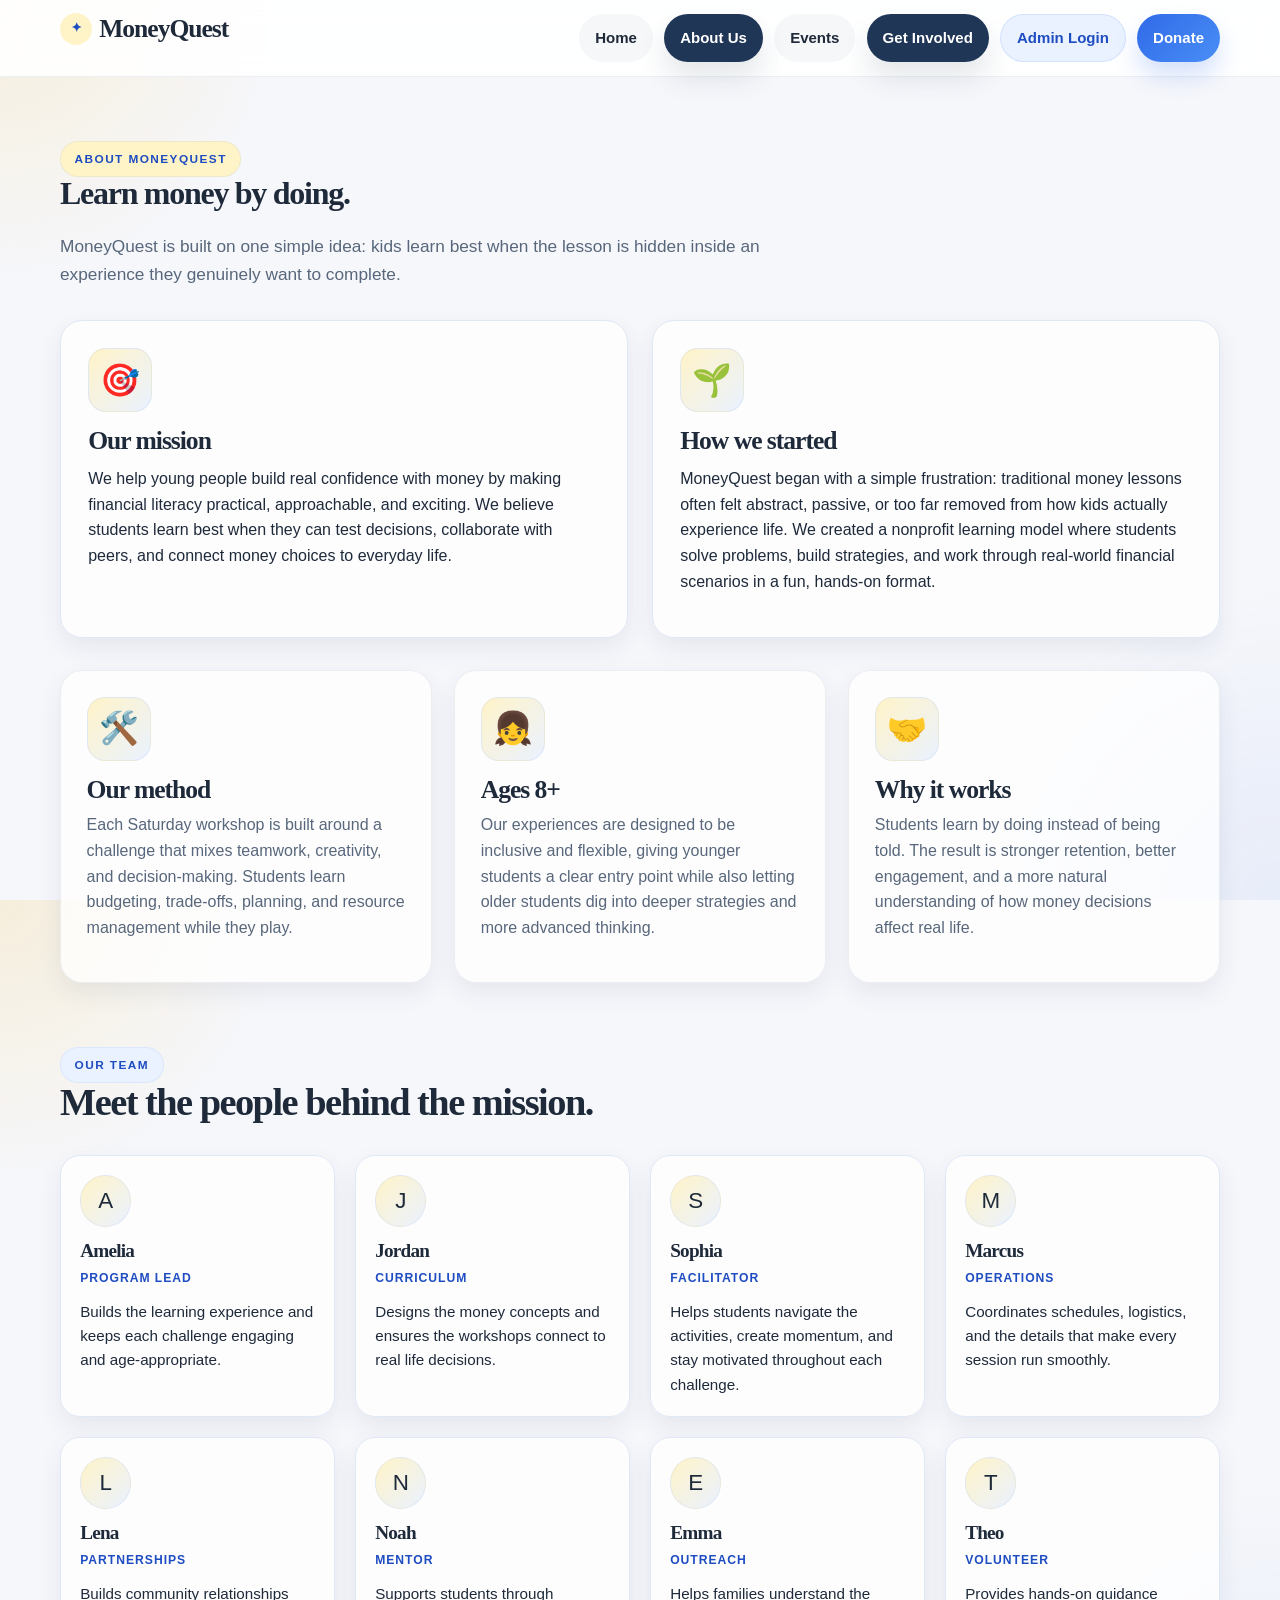
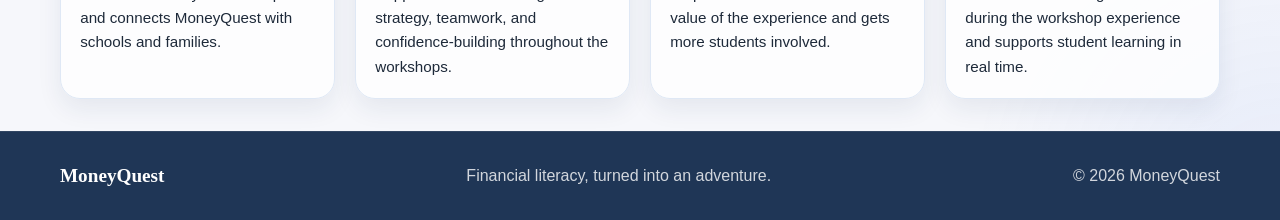
==== about.html @ f7e83d31 "First" ====
<!doctype html>
<html lang="en">
<head>
  <meta charset="utf-8">
  <meta name="viewport" content="width=device-width, initial-scale=1">
  <title>About | MoneyQuest</title>
  <link rel="stylesheet" href="css/style.css">
</head>
<body>
  <div id="nav"></div>

  <main class="section page-hero">
    <div class="container">
      <div class="section-intro">
        <span class="pill">About MoneyQuest</span>
        <h1>Learn money by doing.</h1>
        <p class="lead">MoneyQuest is built on one simple idea: kids learn best when the lesson is hidden inside an experience they genuinely want to complete.</p>
      </div>

      <div class="story-grid">
        <article class="story-card">
          <div class="emoji">🎯</div>
          <h3>Our mission</h3>
          <p>We help young people build real confidence with money by making financial literacy practical, approachable, and exciting. We believe students learn best when they can test decisions, collaborate with peers, and connect money choices to everyday life.</p>
        </article>

        <article class="story-card">
          <div class="emoji">🌱</div>
          <h3>How we started</h3>
          <p>MoneyQuest began with a simple frustration: traditional money lessons often felt abstract, passive, or too far removed from how kids actually experience life. We created a nonprofit learning model where students solve problems, build strategies, and work through real-world financial scenarios in a fun, hands-on format.</p>
        </article>
      </div>

      <div class="grid three" style="margin-top: 2rem;">
        <article class="card">
          <div class="emoji">🛠️</div>
          <h2>Our method</h2>
          <p>Each Saturday workshop is built around a challenge that mixes teamwork, creativity, and decision-making. Students learn budgeting, trade-offs, planning, and resource management while they play.</p>
        </article>
        <article class="card">
          <div class="emoji">👧</div>
          <h2>Ages 8+</h2>
          <p>Our experiences are designed to be inclusive and flexible, giving younger students a clear entry point while also letting older students dig into deeper strategies and more advanced thinking.</p>
        </article>
        <article class="card">
          <div class="emoji">🤝</div>
          <h2>Why it works</h2>
          <p>Students learn by doing instead of being told. The result is stronger retention, better engagement, and a more natural understanding of how money decisions affect real life.</p>
        </article>
      </div>

      <div class="section-intro" style="margin-top: 4rem;">
        <span class="pill alt">Our team</span>
        <h2>Meet the people behind the mission.</h2>
      </div>

      <div class="team-grid">
        <article class="team-card">
          <div class="team-card__avatar">A</div>
          <h3>Amelia</h3>
          <span class="team-role">Program Lead</span>
          <p>Builds the learning experience and keeps each challenge engaging and age-appropriate.</p>
        </article>
        <article class="team-card">
          <div class="team-card__avatar">J</div>
          <h3>Jordan</h3>
          <span class="team-role">Curriculum</span>
          <p>Designs the money concepts and ensures the workshops connect to real life decisions.</p>
        </article>
        <article class="team-card">
          <div class="team-card__avatar">S</div>
          <h3>Sophia</h3>
          <span class="team-role">Facilitator</span>
          <p>Helps students navigate the activities, create momentum, and stay motivated throughout each challenge.</p>
        </article>
        <article class="team-card">
          <div class="team-card__avatar">M</div>
          <h3>Marcus</h3>
          <span class="team-role">Operations</span>
          <p>Coordinates schedules, logistics, and the details that make every session run smoothly.</p>
        </article>
        <article class="team-card">
          <div class="team-card__avatar">L</div>
          <h3>Lena</h3>
          <span class="team-role">Partnerships</span>
          <p>Builds community relationships and connects MoneyQuest with schools and families.</p>
        </article>
        <article class="team-card">
          <div class="team-card__avatar">N</div>
          <h3>Noah</h3>
          <span class="team-role">Mentor</span>
          <p>Supports students through strategy, teamwork, and confidence-building throughout the workshops.</p>
        </article>
        <article class="team-card">
          <div class="team-card__avatar">E</div>
          <h3>Emma</h3>
          <span class="team-role">Outreach</span>
          <p>Helps families understand the value of the experience and gets more students involved.</p>
        </article>
        <article class="team-card">
          <div class="team-card__avatar">T</div>
          <h3>Theo</h3>
          <span class="team-role">Volunteer</span>
          <p>Provides hands-on guidance during the workshop experience and supports student learning in real time.</p>
        </article>
      </div>
    </div>
  </main>

  <div id="footer"></div>
  <script src="js/common.js"></script>
</body>
</html>
---- css/style.css ----
:root {
  --bg: #f6f7fb;
  --bg-strong: #edf3ff;
  --panel: #ffffff;
  --panel-strong: #f4f8ff;
  --ink: #1e2a3a;
  --muted: #58677b;
  --line: #dfe8f5;
  --navy: #1f3656;
  --blue: #2f6ae8;
  --blue-deep: #1e4cc1;
  --blue-soft: #eaf2ff;
  --yellow: #f7c95a;
  --yellow-soft: #fff3c8;
  --orange: #ef9d4d;
  --shadow: 0 20px 50px rgba(31, 54, 86, 0.12);
  --shadow-soft: 0 10px 25px rgba(31, 54, 86, 0.08);
  --danger: #bc4d4d;
}

* { box-sizing: border-box; }

html { scroll-behavior: smooth; }

html, body {
  height: 100%;
}

body {
  margin: 0;
  font-family: "Segoe UI", Inter, sans-serif;
  color: var(--ink);
  background:
    radial-gradient(circle at top left, rgba(247, 201, 90, 0.2), transparent 18%),
    radial-gradient(circle at bottom right, rgba(47, 106, 232, 0.08), transparent 20%),
    var(--bg);
  line-height: 1.6;
  display: flex;
  flex-direction: column;
  min-height: 100vh;
}

main {
  flex: 1 0 auto;
}

img { max-width: 100%; display: block; }

a { color: inherit; text-decoration: none; }

button, input, textarea { font: inherit; }

h1, h2, h3, .brand {
  font-family: Georgia, "Times New Roman", serif;
  letter-spacing: -0.04em;
  line-height: 1.04;
  margin: 0 0 0.7em;
}

p { margin: 0 0 1rem; }

.container {
  width: min(1160px, calc(100% - 32px));
  margin: 0 auto;
}

.nav {
  position: sticky;
  top: 0;
  z-index: 40;
  backdrop-filter: blur(14px);
  background: rgba(255, 255, 255, 0.9);
  border-bottom: 1px solid rgba(31, 54, 86, 0.08);
}

.nav-inner {
  display: flex;
  align-items: center;
  justify-content: space-between;
  min-height: 76px;
  gap: 18px;
}

.brand {
  display: inline-flex;
  align-items: center;
  gap: 0.45rem;
  font-size: clamp(1.35rem, 2vw, 2rem);
  font-weight: 800;
  color: var(--ink);
  font-family: Georgia, "Times New Roman", serif;
}

.brand::before {
  content: "✦";
  display: inline-flex;
  align-items: center;
  justify-content: center;
  width: 2rem;
  height: 2rem;
  border-radius: 50%;
  background: var(--yellow-soft);
  color: var(--blue-deep);
  font-size: 0.8rem;
}

.navlinks {
  display: flex;
  align-items: center;
  gap: 0.7rem;
  flex-wrap: wrap;
}

.nav-pill {
  display: inline-flex;
  align-items: center;
  justify-content: center;
  min-height: 48px;
  padding: 0.7rem 1rem;
  border-radius: 999px;
  background: rgba(31, 54, 86, 0.04);
  color: var(--ink);
  font-size: 0.94rem;
  font-weight: 700;
  transition: transform 0.2s ease, background 0.2s ease, color 0.2s ease, box-shadow 0.2s ease;
}

.nav-pill:hover {
  transform: translateY(-1px);
  background: rgba(31, 54, 86, 0.06);
}

.nav-pill--active {
  background: var(--navy);
  color: #fff;
  box-shadow: 0 16px 28px rgba(31, 54, 86, 0.12);
}

.nav-pill--primary {
  background: linear-gradient(135deg, var(--blue), #4a8ef6);
  color: #fff;
  box-shadow: 0 14px 24px rgba(47, 106, 232, 0.2);
}

.nav-pill--login {
  background: var(--blue-soft);
  color: var(--blue-deep);
  border: 1px solid rgba(47, 106, 232, 0.12);
}

.hero {
  position: relative;
  overflow: hidden;
  padding: 5rem 0 4rem;
  background: linear-gradient(135deg, rgba(255, 247, 215, 0.9), rgba(255, 255, 255, 0.96) 50%, rgba(233, 242, 255, 0.85));
  border-bottom: 1px solid rgba(31, 54, 86, 0.08);
}

.hero::before {
  content: "";
  position: absolute;
  inset: auto -10% -28% auto;
  width: 36rem;
  height: 36rem;
  background: radial-gradient(circle, rgba(47, 106, 232, 0.12), transparent 62%);
  pointer-events: none;
}

.hero .container {
  position: relative;
  z-index: 1;
}

.hero-layout {
  display: grid;
  grid-template-columns: 1.3fr 0.7fr;
  gap: 2rem;
  align-items: center;
}

.hero-panel {
  display: flex;
  justify-content: center;
}

.hero-panel__card {
  width: min(100%, 380px);
  padding: 1.4rem;
  border-radius: 28px;
  background: rgba(255, 255, 255, 0.82);
  border: 1px solid rgba(31, 54, 86, 0.08);
  box-shadow: var(--shadow-soft);
}

.mini-stat {
  display: flex;
  align-items: center;
  justify-content: space-between;
  gap: 1rem;
  padding: 1.1rem 0.8rem;
  border-bottom: 1px solid var(--line);
}

.mini-stat:last-child {
  border-bottom: 0;
}

.mini-stat__value {
  display: block;
  font-size: clamp(1.5rem, 2vw, 2.2rem);
  font-weight: 800;
  font-family: Georgia, "Times New Roman", serif;
  color: var(--ink);
}

.mini-stat__label {
  color: var(--muted);
  font-size: 0.9rem;
  max-width: 160px;
  text-align: right;
}

.mini-stat--accent {
  background: linear-gradient(135deg, var(--yellow-soft), rgba(255,255,255,0.8));
  border-radius: 18px;
  margin-top: 0.7rem;
  padding: 1rem 0.9rem;
  border: 1px solid rgba(247, 201, 90, 0.35);
}

.hero h1 {
  max-width: 740px;
  font-size: clamp(3rem, 5vw, 5.2rem);
  margin-bottom: 1rem;
}

.hero p {
  max-width: 700px;
  font-size: clamp(1.05rem, 1.8vw, 1.3rem);
  color: var(--muted);
}

.hero-actions {
  display: flex;
  flex-wrap: wrap;
  gap: 1rem;
  margin-top: 2rem;
}

.pill {
  display: inline-flex;
  align-items: center;
  justify-content: center;
  padding: 0.48rem 0.85rem;
  border-radius: 999px;
  font-size: 0.74rem;
  letter-spacing: 0.12em;
  text-transform: uppercase;
  font-weight: 800;
  background: var(--yellow-soft);
  color: var(--blue-deep);
  border: 1px solid rgba(47, 106, 232, 0.08);
}

.pill.alt {
  background: var(--blue-soft);
  color: var(--blue-deep);
  border-color: rgba(47, 106, 232, 0.08);
}

.section {
  padding: 5rem 0;
}

.section-intro {
  max-width: 720px;
  margin-bottom: 2rem;
}

.section-intro.center {
  max-width: 900px;
  margin-left: auto;
  margin-right: auto;
  text-align: center;
}

.section-intro h2 {
  font-size: clamp(2.3rem, 3vw, 3.3rem);
  margin-bottom: 0.7rem;
}

.section-intro p {
  font-size: 1.08rem;
  color: var(--muted);
}

.light {
  background: rgba(255, 253, 249, 0.7);
  border-top: 1px solid var(--line);
  border-bottom: 1px solid var(--line);
}

.grid {
  display: grid;
  gap: 1.4rem;
}

.three {
  grid-template-columns: repeat(3, minmax(0, 1fr));
  align-items: stretch;
}

.card {
  background: rgba(255, 255, 255, 0.76);
  border: 1px solid rgba(31, 54, 86, 0.08);
  border-radius: 22px;
  padding: 1.6rem;
  box-shadow: var(--shadow-soft);
  min-height: 100%;
}

.card > .emoji,
.emoji {
  display: inline-flex;
  align-items: center;
  justify-content: center;
  width: 4rem;
  height: 4rem;
  border-radius: 18px;
  background: linear-gradient(135deg, var(--yellow-soft), var(--blue-soft));
  font-size: 2rem;
  margin-bottom: 1rem;
  border: 1px solid rgba(47, 106, 232, 0.08);
}

.step-number {
  display: block;
  margin-bottom: 0.75rem;
  color: var(--navy);
  font-size: 0.92rem;
  font-weight: 800;
  letter-spacing: 0.08em;
}

.hero-emoji {
  width: 5rem;
  height: 5rem;
  font-size: 2.6rem;
  margin-bottom: 1.2rem;
}

.card h2, .card h3 {
  font-size: clamp(1.4rem, 2vw, 2rem);
  margin-bottom: 0.55rem;
}

.card p {
  color: var(--muted);
}

.muted { color: var(--muted); }

.page-hero {
  padding-top: 4rem;
  padding-bottom: 2rem;
}

.page-hero .section-intro {
  margin-bottom: 0;
}

.story-grid {
  display: grid;
  grid-template-columns: repeat(2, minmax(0, 1fr));
  gap: 1.5rem;
  margin-top: 2rem;
}

.story-card {
  background: rgba(255,255,255,0.8);
  border: 1px solid var(--line);
  border-radius: 22px;
  padding: 1.7rem;
  box-shadow: var(--shadow-soft);
}

.story-card h3 {
  font-size: clamp(1.5rem, 2vw, 2rem);
  margin-bottom: 0.7rem;
}

.event-hero {
  padding-top: 3rem;
  padding-bottom: 1.5rem;
}

.event-card {
  display: flex;
  flex-direction: column;
  min-height: 100%;
}

.event-card__meta {
  margin: 0.7rem 0 1rem;
  color: var(--muted);
  font-size: 0.96rem;
}

.event-card__footer {
  margin-top: auto;
  display: flex;
  align-items: center;
  justify-content: space-between;
  gap: 0.8rem;
  flex-wrap: wrap;
  padding-top: 1rem;
}

.event-card__footer strong {
  color: var(--ink);
}

.team-grid {
  display: grid;
  grid-template-columns: repeat(4, minmax(0, 1fr));
  gap: 1.25rem;
  margin-top: 2rem;
}

.team-card {
  background: rgba(255,255,255,0.8);
  border: 1px solid var(--line);
  border-radius: 20px;
  padding: 1.2rem;
  box-shadow: var(--shadow-soft);
  text-align: left;
}

.team-card__avatar {
  width: 3.2rem;
  height: 3.2rem;
  border-radius: 50%;
  display: inline-flex;
  align-items: center;
  justify-content: center;
  background: linear-gradient(135deg, var(--yellow-soft), var(--blue-soft));
  border: 1px solid rgba(47, 106, 232, 0.08);
  font-size: 1.4rem;
  margin-bottom: 0.9rem;
}

.team-card h3 {
  font-size: 1.2rem;
  margin-bottom: 0.2rem;
}

.team-role {
  display: inline-block;
  margin-bottom: 0.7rem;
  font-size: 0.76rem;
  letter-spacing: 0.08em;
  text-transform: uppercase;
  color: var(--blue-deep);
  font-weight: 800;
}

.team-card p {
  margin-bottom: 0;
  font-size: 0.95rem;
}

.lead {
  font-size: 1.15rem;
  max-width: 760px;
}

.tag {
  display: inline-flex;
  align-items: center;
  justify-content: center;
  padding: 0.38rem 0.7rem;
  margin: 0.18rem 0.35rem 0.18rem 0;
  border-radius: 999px;
  background: var(--blue-soft);
  border: 1px solid rgba(47, 106, 232, 0.09);
  color: var(--blue-deep);
  font-size: 0.72rem;
  font-weight: 700;
}

.tag.open {
  background: rgba(247, 201, 90, 0.2);
  color: #7d5612;
  border-color: rgba(247, 201, 90, 0.28);
}

.btn {
  display: inline-flex;
  align-items: center;
  justify-content: center;
  gap: 0.5rem;
  min-height: 46px;
  padding: 0.78rem 1.2rem;
  border-radius: 14px;
  border: 1px solid transparent;
  font-weight: 800;
  cursor: pointer;
  transition: transform 0.18s ease, box-shadow 0.18s ease, border-color 0.18s ease;
}

.btn:hover {
  transform: translateY(-1px);
}

.btn.primary {
  background: linear-gradient(135deg, var(--blue), #4f8cf7);
  color: #fff;
  box-shadow: 0 14px 26px rgba(47, 106, 232, 0.2);
}

.btn.secondary {
  background: var(--panel-strong);
  color: var(--ink);
  border-color: rgba(31, 54, 86, 0.12);
}

.btn.tertiary {
  background: rgba(255, 255, 255, 0.8);
  color: var(--blue-deep);
  border-color: rgba(47, 106, 232, 0.14);
}

.btn.danger {
  background: #fff0ee;
  color: var(--danger);
  border-color: rgba(166, 61, 53, 0.15);
}

.btn.disabled {
  background: #f1efe9;
  color: var(--muted);
  cursor: not-allowed;
  box-shadow: none;
}

.btn.small {
  min-height: 36px;
  padding: 0.5rem 0.8rem;
  font-size: 0.82rem;
}

.form {
  max-width: 650px;
  margin: 2.2rem auto;
}

.form-inner { max-width: 700px; }

.field {
  display: flex;
  flex-direction: column;
  gap: 0.5rem;
  margin: 1rem 0;
}

.field label, label {
  font-weight: 700;
  color: var(--ink);
}

.field input,
.field textarea,
.field select {
  width: 100%;
  padding: 0.85rem 1rem;
  border: 1px solid rgba(103, 94, 86, 0.2);
  border-radius: 14px;
  background: rgba(255, 255, 255, 0.78);
  color: var(--ink);
  box-shadow: inset 0 1px 1px rgba(0,0,0,0.02);
}

.field textarea {
  min-height: 130px;
  resize: vertical;
}

.field input:focus,
.field textarea:focus,
.field select:focus {
  outline: 3px solid rgba(183, 103, 77, 0.12);
  border-color: rgba(183, 103, 77, 0.35);
}

.row {
  display: grid;
  grid-template-columns: repeat(2, minmax(0, 1fr));
  gap: 1rem;
}

hr {
  border: 0;
  border-top: 1px solid var(--line);
  margin: 1.8rem 0;
}

.notice, .error {
  padding: 0.9rem 1rem;
  border-radius: 12px;
  font-weight: 700;
  margin-top: 0.8rem;
}

.notice {
  background: var(--sage-soft);
  color: #254b2b;
}

.error {
  background: #fdeae7;
  color: var(--danger);
}

.check {
  display: flex;
  align-items: flex-start;
  gap: 0.75rem;
  margin: 1rem 0;
  color: var(--muted);
}

.check input {
  margin-top: 0.3rem;
}

.center { text-align: center; }

.dashboard { padding: 2.5rem 0 4rem; }

.dashboard-head {
  display: flex;
  justify-content: space-between;
  align-items: center;
  gap: 1rem;
  margin-bottom: 1.5rem;
}

.dashboard-head h1 {
  font-size: clamp(2.4rem, 4vw, 3.4rem);
  margin-bottom: 0.2rem;
}

.dashboard-grid {
  display: grid;
  grid-template-columns: minmax(0, 0.9fr) minmax(0, 1.4fr);
  gap: 1.4rem;
}

.statgrid {
  display: grid;
  grid-template-columns: repeat(4, minmax(0, 1fr));
  gap: 1rem;
  margin-bottom: 1.3rem;
}

.statgrid .card {
  padding: 1.2rem 1rem;
}

.stat {
  font-size: 2rem;
  font-weight: 800;
  color: var(--ink);
  margin-bottom: 0.2rem;
  font-family: Georgia, "Times New Roman", serif;
}

.section-head {
  display: flex;
  align-items: center;
  justify-content: space-between;
  gap: 0.7rem;
  margin-bottom: 1rem;
}

.eventrow {
  display: grid;
  grid-template-columns: minmax(0, 1.6fr) minmax(105px, 0.7fr) minmax(90px, 0.7fr) auto;
  gap: 1rem;
  align-items: center;
  padding: 1rem 0;
  border-bottom: 1px solid var(--line);
}

.eventrow:last-child { border-bottom: 0; }

.event-tabs {
  display: flex;
  gap: 0.75rem;
  margin: 1.5rem 0 1.25rem;
  flex-wrap: wrap;
}

.event-tab {
  appearance: none;
  border: 1px solid rgba(31, 54, 86, 0.12);
  background: rgba(255, 255, 255, 0.7);
  color: var(--ink);
  border-radius: 999px;
  min-height: 44px;
  padding: 0.7rem 1rem;
  font-weight: 800;
  cursor: pointer;
}

.event-tab.is-active {
  background: var(--navy);
  color: #fff;
  border-color: var(--navy);
}

.event-list {
  display: flex;
  flex-direction: column;
  gap: 1.1rem;
}

.event-banner-card {
  display: flex;
  flex-direction: column;
  gap: 1rem;
  padding: 1.3rem 1.4rem;
  background: rgba(255,255,255,0.82);
  border: 1px solid rgba(31, 54, 86, 0.08);
  border-radius: 24px;
  box-shadow: var(--shadow-soft);
}

.event-banner-card__content {
  display: grid;
  grid-template-columns: 86px minmax(0, 1fr);
  gap: 1.2rem;
  align-items: start;
}

.event-banner-card__icon {
  display: flex;
  align-items: center;
  justify-content: center;
  width: 86px;
  height: 86px;
  border-radius: 22px;
  background: linear-gradient(135deg, var(--yellow-soft), var(--blue-soft));
  font-size: 2.3rem;
  border: 1px solid rgba(47, 106, 232, 0.08);
}

.event-banner-card__body h2 {
  margin: 0.35rem 0 0.15rem;
  font-size: clamp(1.9rem, 2.4vw, 3rem);
}

.event-banner-card__topline {
  display: flex;
  justify-content: space-between;
  align-items: center;
  gap: 1rem;
  flex-wrap: wrap;
}

.event-banner-card__tags {
  display: flex;
  flex-wrap: wrap;
  gap: 0.35rem;
  margin-top: 0.8rem;
}

.event-banner-card__footer {
  display: flex;
  justify-content: space-between;
  align-items: center;
  gap: 0.8rem;
  flex-wrap: wrap;
  padding-top: 0.8rem;
  border-top: 1px solid var(--line);
}

.event-banner-card--past {
  background: rgba(244, 248, 255, 0.9);
}

.admin-edit-card {
  margin-top: 1.5rem;
}

.admin-list-block {
  margin-top: 1.5rem;
  padding-top: 1.1rem;
  border-top: 1px solid var(--line);
}

.admin-list-block h3 {
  font-size: 1.15rem;
  margin-bottom: 0.8rem;
}

.admin-list {
  display: flex;
  flex-direction: column;
  gap: 0.75rem;
}

.admin-item {
  display: flex;
  align-items: center;
  justify-content: space-between;
  gap: 0.85rem;
  padding: 0.8rem 0.9rem;
  border-radius: 12px;
  background: var(--panel-strong);
  border: 1px solid var(--line);
}

.admin-item__meta {
  display: flex;
  flex-direction: column;
  gap: 0.1rem;
}

footer {
  margin-top: auto;
  background: var(--navy);
  color: rgba(255,255,255,0.8);
  border-top: 1px solid rgba(255,255,255,0.08);
}

.footer-inner {
  display: flex;
  justify-content: space-between;
  align-items: center;
  flex-wrap: wrap;
  gap: 0.75rem 1rem;
  min-height: 88px;
}

footer b {
  color: #fff;
  font-family: Georgia, "Times New Roman", serif;
  font-size: 1.2rem;
}

@media (max-width: 850px) {
  .three,
  .dashboard-grid,
  .statgrid {
    grid-template-columns: repeat(2, minmax(0, 1fr));
  }

  .hero-layout {
    grid-template-columns: 1fr;
    gap: 1.5rem;
  }

  .hero {
    padding-top: 4rem;
  }

  .hero-panel {
    justify-content: flex-start;
  }

  .eventrow {
    grid-template-columns: 1fr;
    padding-bottom: 1.2rem;
  }

  .navlinks {
    gap: 0.7rem;
  }
}

@media (max-width: 560px) {
  .three,
  .dashboard-grid,
  .statgrid,
  .row {
    grid-template-columns: 1fr;
  }

  .nav-inner {
    align-items: flex-start;
    padding: 0.8rem 0;
  }

  .navlinks {
    justify-content: flex-end;
    gap: 0.45rem;
    flex-wrap: wrap;
  }

  .navlinks > a:not(.nav-pill--login):not(.nav-pill--primary) {
    display: none;
  }

  .nav-pill,
  .nav-pill--login,
  .nav-pill--primary {
    min-height: 40px;
    padding: 0.55rem 0.8rem;
    font-size: 0.75rem;
  }

  .hero {
    padding-top: 4rem;
    padding-bottom: 3rem;
  }

  .hero h1 {
    font-size: clamp(2.5rem, 12vw, 3.5rem);
  }

  .hero p {
    font-size: 1rem;
  }

  .hero-actions {
    flex-direction: column;
    align-items: stretch;
  }

  .hero-actions .btn {
    width: 100%;
  }

  .mini-stat--accent {
    width: 100%;
  }

  .section {
    padding: 4rem 0;
  }

  .dashboard-head {
    flex-direction: column;
    align-items: flex-start;
  }

  .container {
    width: min(100% - 22px, 1160px);
  }
}
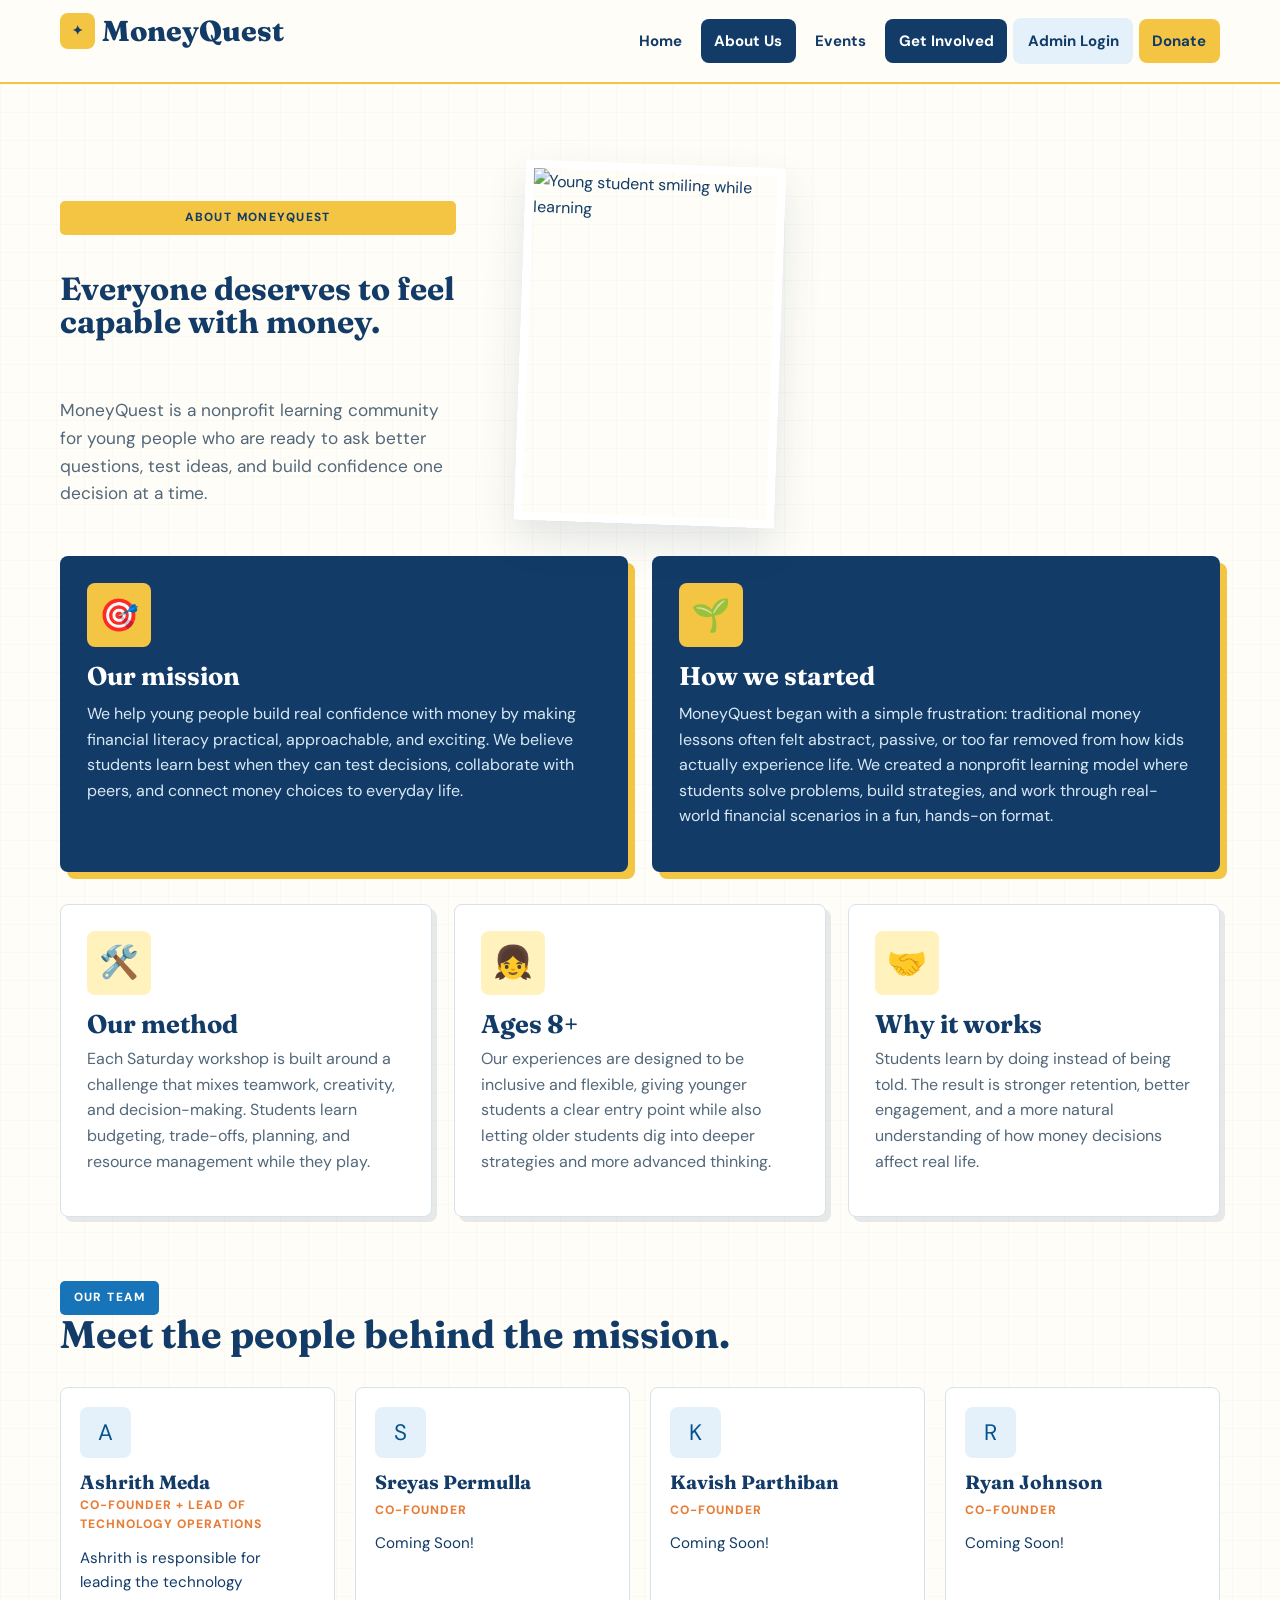
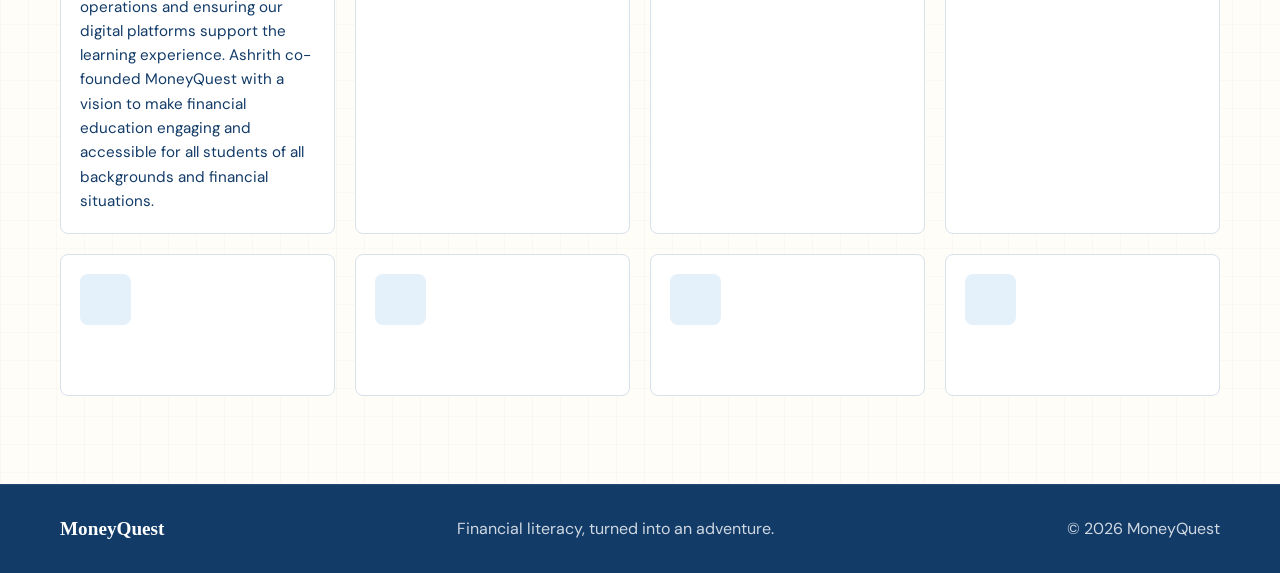
==== commit 50419b8c: "a" ====
--- a/about.html
+++ b/about.html
@@ -11,10 +11,11 @@
 
   <main class="section page-hero">
     <div class="container">
-      <div class="section-intro">
+      <div class="section-intro about-intro">
         <span class="pill">About MoneyQuest</span>
-        <h1>Learn money by doing.</h1>
-        <p class="lead">MoneyQuest is built on one simple idea: kids learn best when the lesson is hidden inside an experience they genuinely want to complete.</p>
+        <h1>Everyone deserves to feel capable with money.</h1>
+        <p class="lead">MoneyQuest is a nonprofit learning community for young people who are ready to ask better questions, test ideas, and build confidence one decision at a time.</p>
+        <img src="https://images.unsplash.com/photo-1544717305-2782549b5136?auto=format&fit=crop&w=1200&q=85" alt="Young student smiling while learning">
       </div>
 
       <div class="story-grid">
@@ -57,57 +58,58 @@
       <div class="team-grid">
         <article class="team-card">
           <div class="team-card__avatar">A</div>
-          <h3>Amelia</h3>
-          <span class="team-role">Program Lead</span>
-          <p>Builds the learning experience and keeps each challenge engaging and age-appropriate.</p>
-        </article>
-        <article class="team-card">
-          <div class="team-card__avatar">J</div>
-          <h3>Jordan</h3>
-          <span class="team-role">Curriculum</span>
-          <p>Designs the money concepts and ensures the workshops connect to real life decisions.</p>
+          <h3>Ashrith Meda</h3>
+          <span class="team-role">Co-Founder + Lead of Technology Operations</span>
+          <p>Ashrith is responsible for leading the technology operations and ensuring our digital platforms support the learning experience. Ashrith co-founded MoneyQuest with a vision to make financial education engaging and accessible for all students of all backgrounds and financial situations.</p>
         </article>
         <article class="team-card">
           <div class="team-card__avatar">S</div>
-          <h3>Sophia</h3>
-          <span class="team-role">Facilitator</span>
-          <p>Helps students navigate the activities, create momentum, and stay motivated throughout each challenge.</p>
+          <h3>Sreyas Permulla</h3>
+          <span class="team-role">Co-Founder</span>
+          <p>Coming Soon!</p>
         </article>
         <article class="team-card">
-          <div class="team-card__avatar">M</div>
-          <h3>Marcus</h3>
-          <span class="team-role">Operations</span>
-          <p>Coordinates schedules, logistics, and the details that make every session run smoothly.</p>
+          <div class="team-card__avatar">K</div>
+          <h3>Kavish Parthiban</h3>
+          <span class="team-role">Co-Founder</span>
+          <p>Coming Soon!</p>
         </article>
         <article class="team-card">
-          <div class="team-card__avatar">L</div>
-          <h3>Lena</h3>
-          <span class="team-role">Partnerships</span>
-          <p>Builds community relationships and connects MoneyQuest with schools and families.</p>
+          <div class="team-card__avatar">R</div>
+          <h3>Ryan Johnson</h3>
+          <span class="team-role">Co-Founder</span>
+          <p>Coming Soon!</p>
         </article>
         <article class="team-card">
-          <div class="team-card__avatar">N</div>
-          <h3>Noah</h3>
-          <span class="team-role">Mentor</span>
-          <p>Supports students through strategy, teamwork, and confidence-building throughout the workshops.</p>
+          <div class="team-card__avatar"></div>
+          <h3></h3>
+          <span class="team-role"></span>
+          <p></p>
         </article>
         <article class="team-card">
-          <div class="team-card__avatar">E</div>
-          <h3>Emma</h3>
-          <span class="team-role">Outreach</span>
-          <p>Helps families understand the value of the experience and gets more students involved.</p>
+          <div class="team-card__avatar"></div>
+          <h3></h3>
+          <span class="team-role"></span>
+          <p></p>
         </article>
         <article class="team-card">
-          <div class="team-card__avatar">T</div>
-          <h3>Theo</h3>
-          <span class="team-role">Volunteer</span>
-          <p>Provides hands-on guidance during the workshop experience and supports student learning in real time.</p>
+          <div class="team-card__avatar"></div>
+          <h3></h3>
+          <span class="team-role"></span>
+          <p></p>
+        </article>
+        <article class="team-card">
+          <div class="team-card__avatar"></div>
+          <h3></h3>
+          <span class="team-role"></span>
+          <p></p>
         </article>
       </div>
     </div>
   </main>
 
   <div id="footer"></div>
+  <script src="js/config.js"></script>
   <script src="js/common.js"></script>
 </body>
 </html>
--- a/css/style.css
+++ b/css/style.css
@@ -1,3 +1,5 @@
+@import url('https://fonts.googleapis.com/css2?family=DM+Sans:wght@400;500;700;800&family=Fraunces:opsz,wght@9..144,600;9..144,700&display=swap');
+
 :root {
   --bg: #f6f7fb;
   --bg-strong: #edf3ff;
@@ -635,7 +637,7 @@
 
 .center { text-align: center; }
 
-.dashboard { padding: 2.5rem 0 4rem; }
+.dashboard { padding: 3.5rem 0 5rem; background: linear-gradient(180deg, #f7fbff 0, #fdfdfc 42%, #fff 100%); }
 
 .dashboard-head {
   display: flex;
@@ -649,6 +651,8 @@
   font-size: clamp(2.4rem, 4vw, 3.4rem);
   margin-bottom: 0.2rem;
 }
+
+.dashboard-head__actions { display: flex; gap: 0.7rem; flex-wrap: wrap; }
 
 .dashboard-grid {
   display: grid;
@@ -666,6 +670,30 @@
 .statgrid .card {
   padding: 1.2rem 1rem;
 }
+
+.stat-card {
+  min-height: 150px;
+  padding: 1.2rem 1.25rem;
+  border: 1px solid rgba(31, 54, 86, 0.1);
+  border-radius: 18px;
+  display: flex;
+  flex-direction: column;
+  justify-content: space-between;
+  box-shadow: var(--shadow-soft);
+}
+
+.stat-card--blue { background: #eaf3ff; }
+.stat-card--yellow { background: #fff7d8; }
+.stat-card--green { background: #e8f8ef; }
+.stat-card--pink { background: #fcecf0; }
+.stat-card__label { color: var(--muted); font-size: 0.8rem; font-weight: 800; text-transform: uppercase; letter-spacing: 0.06em; }
+.stat-card strong { color: var(--ink); font-family: Georgia, "Times New Roman", serif; font-size: 2.8rem; line-height: 1; }
+.stat-card__detail { color: var(--muted); font-size: 0.86rem; }
+
+.dashboard-card { padding: 1.5rem; }
+.dashboard-card--wide { grid-column: 1 / -1; }
+.dashboard-card--create { border-top: 4px solid var(--blue); }
+.card-kicker { color: var(--blue); font-size: 0.72rem; font-weight: 900; letter-spacing: 0.12em; text-transform: uppercase; margin-bottom: 0.35rem; }
 
 .stat {
   font-size: 2rem;
@@ -693,6 +721,39 @@
 }
 
 .eventrow:last-child { border-bottom: 0; }
+
+.event-table-wrap, .spreadsheet-wrap { overflow-x: auto; }
+.event-table, .registration-table { width: 100%; border-collapse: collapse; min-width: 920px; }
+.event-table th, .registration-table th { color: var(--muted); font-size: 0.72rem; letter-spacing: 0.08em; padding: 0.8rem 0.7rem; text-align: left; text-transform: uppercase; border-bottom: 1px solid var(--line); }
+.event-table td, .registration-table td { padding: 1rem 0.7rem; border-bottom: 1px solid var(--line); vertical-align: middle; }
+.event-table tbody tr:hover, .registration-table tbody tr:hover { background: #f8fbff; }
+.event-table td small, .registration-table td small { display: block; color: var(--muted); margin-top: 0.2rem; }
+.event-table__name { display: flex; align-items: center; gap: 0.75rem; min-width: 190px; }
+.event-table__name strong { display: block; font-size: 1rem; }
+.event-table__emoji { width: 42px; height: 42px; display: grid; place-items: center; background: var(--yellow-soft); border-radius: 12px; font-size: 1.4rem; flex: 0 0 auto; }
+.status-dot { display: inline-flex; align-items: center; gap: 0.35rem; font-weight: 800; }
+.status-dot::before { content: ''; width: 8px; height: 8px; border-radius: 50%; background: currentColor; }
+.status-dot--open { color: #16834a; }
+.status-dot--full { color: var(--danger); }
+.event-actions { display: flex; align-items: center; justify-content: flex-end; gap: 0.4rem; flex-wrap: wrap; min-width: 280px; }
+.waitlist-on { background: #fff3c2; color: #725600; border-color: #e8c94d; }
+.icon-button { border: 0; width: 34px; height: 34px; border-radius: 9px; cursor: pointer; font-size: 1.25rem; font-weight: 800; }
+.icon-button.danger { background: #fdeae7; color: var(--danger); }
+.empty-dashboard { padding: 2.5rem 1rem; text-align: center; color: var(--muted); display: flex; flex-direction: column; gap: 0.35rem; }
+.empty-dashboard strong { color: var(--ink); font-size: 1.15rem; }
+
+.dashboard-dialog { width: min(760px, calc(100% - 2rem)); max-height: calc(100vh - 2rem); padding: 0; border: 0; border-radius: 20px; box-shadow: 0 24px 80px rgba(31, 54, 86, 0.28); color: var(--ink); }
+.dashboard-dialog--wide { width: min(1180px, calc(100% - 2rem)); }
+.dashboard-dialog::backdrop { background: rgba(19, 37, 63, 0.55); }
+.dialog-form { padding: 1.5rem; max-height: calc(100vh - 2rem); overflow-y: auto; }
+.dialog-head { display: flex; align-items: flex-start; justify-content: space-between; gap: 1rem; margin-bottom: 1.3rem; }
+.dialog-head h2 { margin-bottom: 0; }
+.dialog-close { border: 0; background: transparent; color: var(--muted); font-size: 1.8rem; line-height: 1; cursor: pointer; }
+.dialog-actions { display: flex; justify-content: flex-end; gap: 0.7rem; margin-top: 1.2rem; }
+.registration-toolbar { display: flex; align-items: end; justify-content: space-between; gap: 1rem; margin-bottom: 1rem; }
+.registration-toolbar .field { margin: 0; min-width: 280px; }
+.registration-table { min-width: 980px; }
+.status-select { border: 1px solid var(--line); border-radius: 8px; padding: 0.45rem 0.55rem; background: #fff; color: var(--ink); font-weight: 700; }
 
 .event-tabs {
   display: flex;
@@ -874,6 +935,8 @@
     padding-bottom: 1.2rem;
   }
 
+  .event-actions { justify-content: flex-start; }
+
   .navlinks {
     gap: 0.7rem;
   }
@@ -945,8 +1008,121 @@
     align-items: flex-start;
   }
 
+  .dashboard-head__actions { width: 100%; }
+  .dashboard-head__actions .btn { flex: 1; }
+  .registration-toolbar { align-items: stretch; flex-direction: column; }
+  .registration-toolbar .field { min-width: 0; }
+  .dialog-form { padding: 1.1rem; }
+
   .container {
     width: min(100% - 22px, 1160px);
   }
 }
 
+
+/* Shared visual direction: bright, grounded, and community-first. */
+:root {
+  --bg: #fffdf7;
+  --bg-strong: #e7f2fb;
+  --panel: #ffffff;
+  --panel-strong: #f5f9fc;
+  --ink: #123b68;
+  --muted: #526779;
+  --line: #d7e2eb;
+  --navy: #123b68;
+  --blue: #1874b8;
+  --blue-deep: #07538d;
+  --blue-soft: #e4f1fa;
+  --yellow: #f4c542;
+  --yellow-soft: #fff2bd;
+  --orange: #e77d37;
+  --shadow: 0 18px 40px rgba(18, 59, 104, 0.12);
+  --shadow-soft: 0 8px 20px rgba(18, 59, 104, 0.08);
+  --danger: #b64942;
+}
+
+body {
+  font-family: 'DM Sans', 'Segoe UI', sans-serif;
+  background-color: var(--bg);
+  background-image: linear-gradient(rgba(18, 59, 104, 0.025) 1px, transparent 1px), linear-gradient(90deg, rgba(18, 59, 104, 0.025) 1px, transparent 1px);
+  background-size: 28px 28px;
+}
+
+h1, h2, h3, .brand { font-family: 'Fraunces', Georgia, serif; letter-spacing: 0; }
+.nav { background: rgba(255, 253, 247, 0.96); border-bottom: 2px solid var(--yellow); }
+.nav-inner { min-height: 82px; }
+.brand { color: var(--navy); font-size: 1.8rem; }
+.brand::before { width: 2.2rem; height: 2.2rem; border-radius: 8px; background: var(--yellow); color: var(--navy); }
+.navlinks { gap: 0.35rem; }
+.nav-pill { border-radius: 8px; background: transparent; color: var(--navy); min-height: 42px; padding: 0.6rem 0.85rem; }
+.nav-pill:hover { transform: none; background: var(--blue-soft); }
+.nav-pill--active { background: var(--navy); color: #fff; box-shadow: none; }
+.nav-pill--primary { background: var(--yellow); color: var(--navy); box-shadow: none; }
+.nav-pill--login { background: var(--blue-soft); border-color: transparent; }
+
+.hero { padding: 6.5rem 0 5.5rem; background: var(--blue-soft); border-bottom: 0; }
+.hero::before { display: none; }
+.hero-layout { grid-template-columns: minmax(0, 1fr) minmax(360px, 0.8fr); gap: 5rem; }
+.hero-copy { max-width: 650px; }
+.hero-eyebrow { color: var(--orange) !important; font-size: 1rem !important; font-weight: 800; letter-spacing: 0.04em; margin: 1.2rem 0 0.55rem; }
+.hero h1 { max-width: 620px; font-size: clamp(3.2rem, 6vw, 6.2rem); line-height: 0.98; color: var(--navy); }
+.hero p { font-size: 1.12rem; line-height: 1.7; }
+.hero-actions { gap: 0.7rem; }
+.hero-panel { justify-content: flex-end; }
+.hero-photo { position: relative; margin: 0; width: min(100%, 430px); }
+.hero-photo img { width: 100%; aspect-ratio: 4 / 5; object-fit: cover; border: 10px solid #fff; box-shadow: var(--shadow); transform: rotate(2deg); }
+.hero-photo figcaption { position: absolute; left: -1.5rem; bottom: 1.3rem; width: 220px; padding: 1rem; background: var(--yellow); color: var(--navy); box-shadow: 8px 8px 0 var(--navy); transform: rotate(-3deg); }
+.hero-photo figcaption strong, .hero-photo figcaption span { display: block; }
+.hero-photo figcaption span { margin-top: 0.2rem; font-size: 0.85rem; }
+.impact-strip { background: var(--navy); color: #fff; border-bottom: 5px solid var(--yellow); }
+.impact-strip__inner { display: flex; align-items: center; justify-content: space-between; gap: 1.5rem; padding: 1.3rem 0; }
+.impact-strip p { margin: 0; }
+.impact-strip__notes { display: flex; gap: 1.2rem; flex-wrap: wrap; color: #cce3f2; font-size: 0.88rem; }
+.impact-strip__notes span::before { content: '•'; color: var(--yellow); margin-right: 0.45rem; }
+
+.section { padding: 5.5rem 0; }
+.section-intro h2 { color: var(--navy); }
+.section-intro--split { max-width: 760px; border-left: 7px solid var(--yellow); padding-left: 1.4rem; }
+.light { background: #fff4c9; border-top: 0; border-bottom: 0; }
+.card, .story-card, .team-card, .event-banner-card { border-radius: 8px; box-shadow: 5px 5px 0 rgba(18, 59, 104, 0.1); border: 1px solid var(--line); background: #fff; }
+.card > .emoji, .emoji, .team-card__avatar { border-radius: 8px; background: var(--yellow-soft); border: 0; }
+.step-number { color: var(--orange); font-size: 1rem; }
+.btn { border-radius: 8px; }
+.btn.primary { background: var(--blue); box-shadow: 4px 4px 0 var(--navy); }
+.btn.primary:hover { box-shadow: 2px 2px 0 var(--navy); transform: translate(2px, 2px); }
+.btn.secondary, .btn.tertiary { background: #fff; border-color: var(--line); }
+.pill { border-radius: 5px; background: var(--yellow); color: var(--navy); border: 0; }
+.pill.alt { background: var(--blue); color: #fff; }
+.tag { border-radius: 5px; }
+.page-hero { padding-top: 5rem; }
+.about-intro { display: grid; grid-template-columns: minmax(0, 1fr) minmax(260px, 0.55fr); column-gap: 4rem; align-items: end; }
+.about-intro > .pill, .about-intro > h1, .about-intro > p { grid-column: 1; }
+.about-intro > img { grid-column: 2; grid-row: 1 / span 3; width: 100%; height: 360px; object-fit: cover; border: 8px solid #fff; box-shadow: var(--shadow); transform: rotate(2deg); }
+.story-card { background: var(--navy); color: #fff; border: 0; box-shadow: 7px 7px 0 var(--yellow); }
+.story-card p { color: #d8e9f4; }
+.story-card h3 { color: #fff; }
+.story-card .emoji { background: var(--yellow); }
+.team-card { box-shadow: none; }
+.team-card__avatar { background: var(--blue-soft); color: var(--blue-deep); }
+.team-role { color: var(--orange); }
+.event-banner-card { box-shadow: 5px 5px 0 rgba(18, 59, 104, 0.1); }
+.event-banner-card__icon { border-radius: 8px; background: var(--yellow-soft); }
+
+@media (max-width: 850px) {
+  .hero-layout { grid-template-columns: 1fr; gap: 2.5rem; }
+  .hero-panel { justify-content: flex-start; }
+  .hero-photo { width: min(100%, 390px); }
+  .impact-strip__inner { align-items: flex-start; flex-direction: column; }
+  .about-intro { grid-template-columns: 1fr; }
+  .about-intro > img { grid-column: 1; grid-row: auto; margin-top: 1rem; max-width: 430px; }
+}
+
+@media (max-width: 560px) {
+  .hero { padding: 4.5rem 0 4rem; }
+  .hero h1 { font-size: clamp(3rem, 15vw, 4.3rem); }
+  .hero-photo figcaption { left: 0.5rem; }
+  .hero-actions { flex-direction: row; align-items: stretch; }
+  .hero-actions .btn { flex: 1; }
+  .about-intro > img { height: 280px; }
+}
+
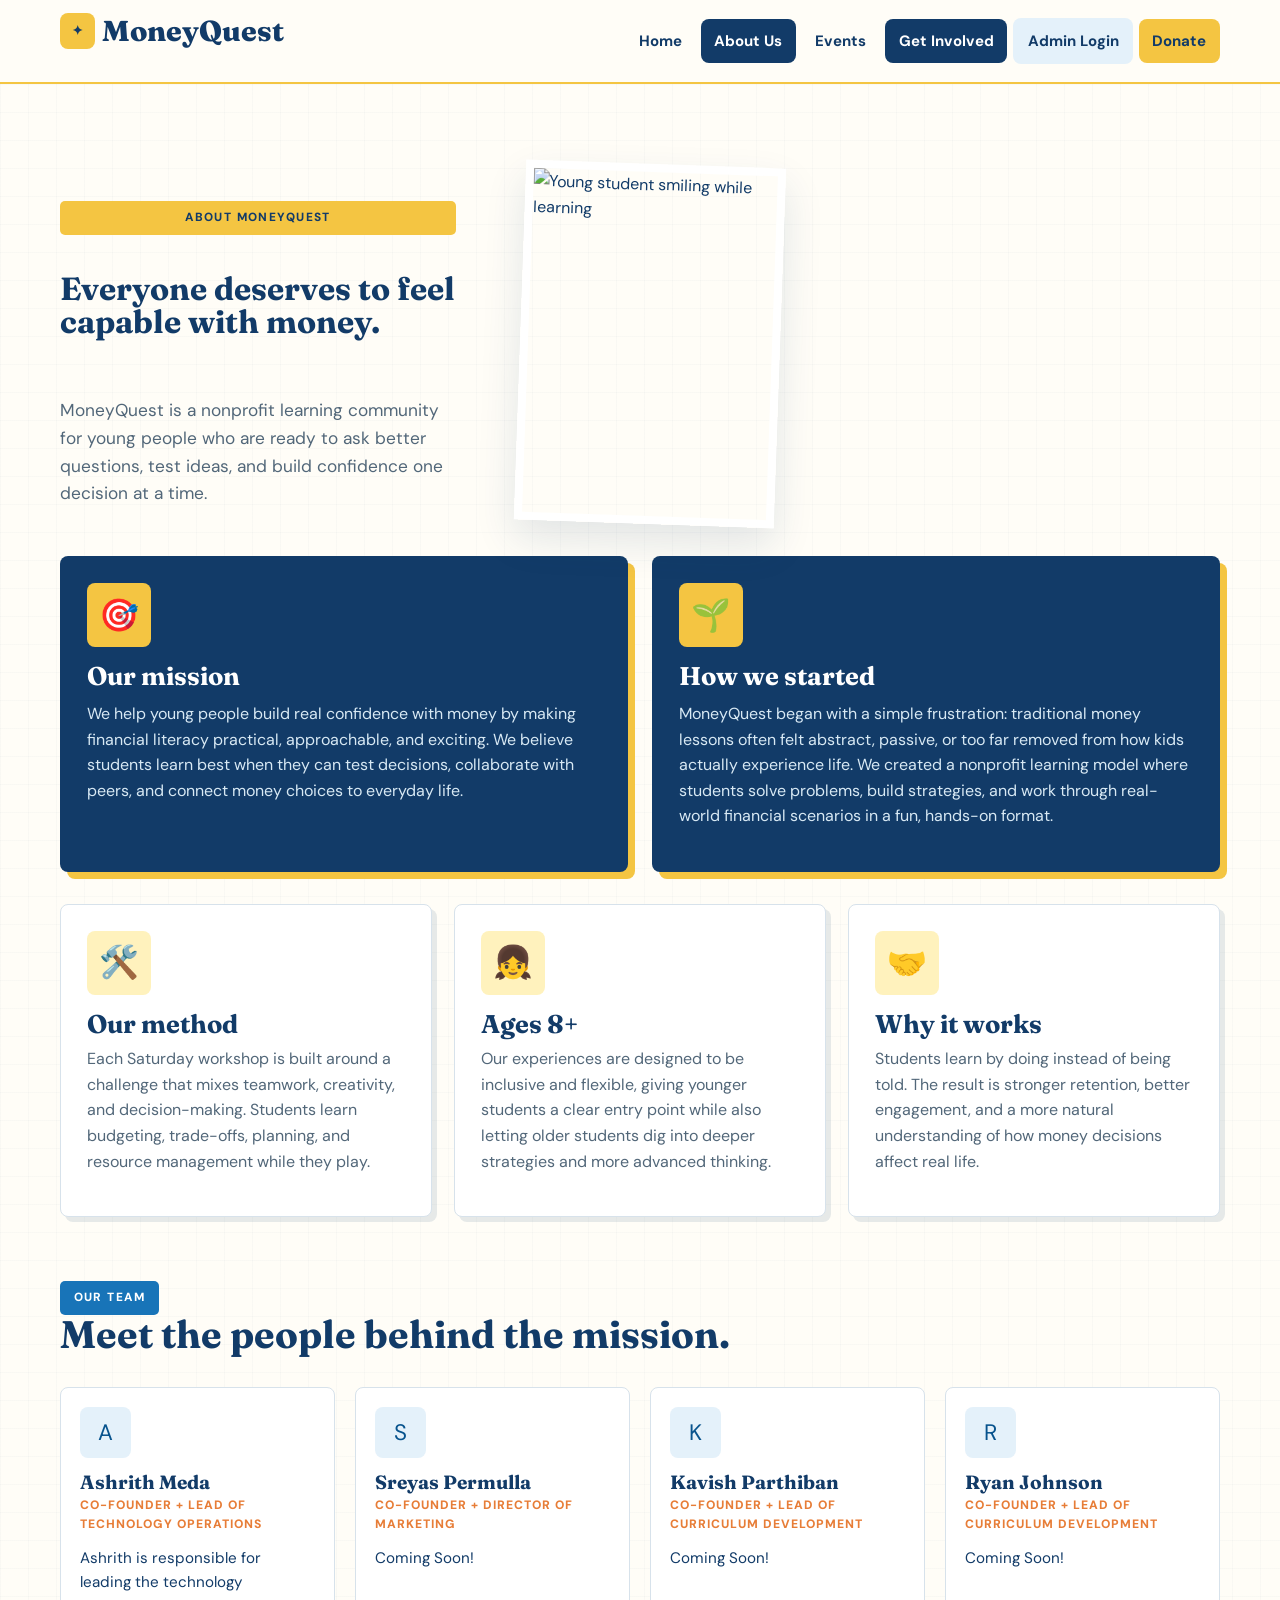
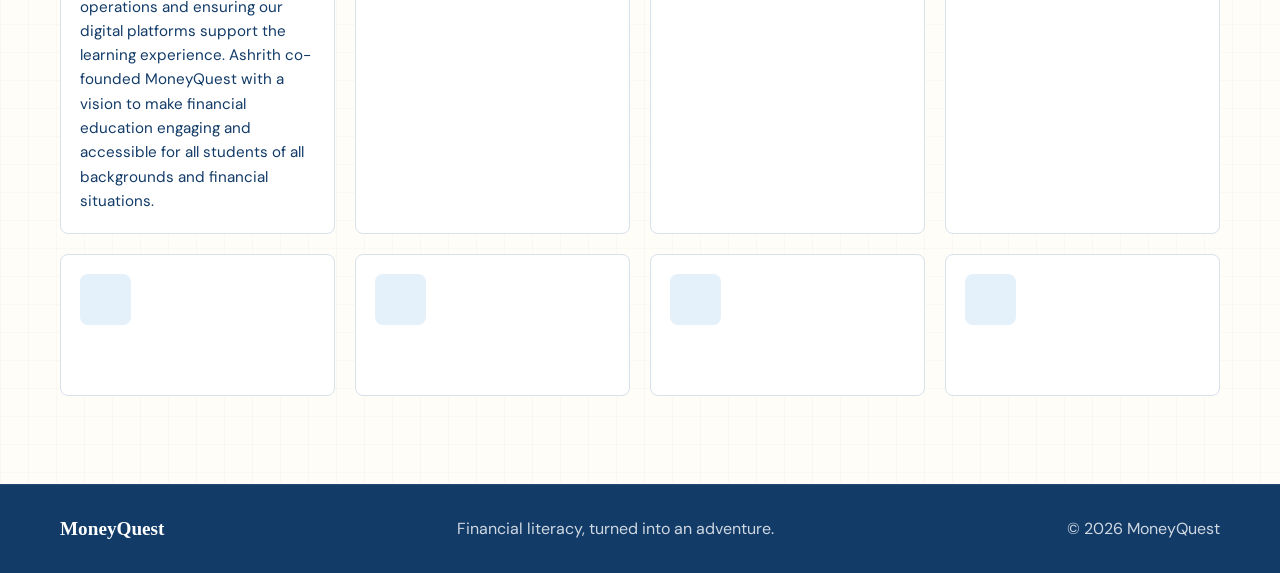
==== commit fee4b5c4: "Update about.html" ====
--- a/about.html
+++ b/about.html
@@ -65,19 +65,19 @@
         <article class="team-card">
           <div class="team-card__avatar">S</div>
           <h3>Sreyas Permulla</h3>
-          <span class="team-role">Co-Founder</span>
+          <span class="team-role">Co-Founder + Director of Marketing</span>
           <p>Coming Soon!</p>
         </article>
         <article class="team-card">
           <div class="team-card__avatar">K</div>
           <h3>Kavish Parthiban</h3>
-          <span class="team-role">Co-Founder</span>
+          <span class="team-role">Co-Founder + Lead of Curriculum Development</span>
           <p>Coming Soon!</p>
         </article>
         <article class="team-card">
           <div class="team-card__avatar">R</div>
           <h3>Ryan Johnson</h3>
-          <span class="team-role">Co-Founder</span>
+          <span class="team-role">Co-Founder + Lead of Curriculum Development</span>
           <p>Coming Soon!</p>
         </article>
         <article class="team-card">
--- a/css/style.css
+++ b/css/style.css
@@ -653,6 +653,8 @@
 }
 
 .dashboard-head__actions { display: flex; gap: 0.7rem; flex-wrap: wrap; }
+.role-badge { display: inline-flex; margin-top: 0.45rem; padding: 0.28rem 0.55rem; border-radius: 5px; background: var(--yellow-soft); color: var(--blue-deep); font-size: 0.75rem; font-weight: 800; text-transform: capitalize; }
+.dashboard-head__actions .btn.primary { background: var(--yellow); color: var(--navy); box-shadow: 4px 4px 0 var(--navy); }
 
 .dashboard-grid {
   display: grid;
@@ -694,6 +696,13 @@
 .dashboard-card--wide { grid-column: 1 / -1; }
 .dashboard-card--create { border-top: 4px solid var(--blue); }
 .card-kicker { color: var(--blue); font-size: 0.72rem; font-weight: 900; letter-spacing: 0.12em; text-transform: uppercase; margin-bottom: 0.35rem; }
+.analytics-card { margin-bottom: 1.4rem; background: #fff; }
+.analytics-grid { display: grid; grid-template-columns: repeat(4, minmax(0, 1fr)); gap: 0.8rem; }
+.analytics-stat { padding: 1rem; border: 1px solid var(--line); border-radius: 8px; background: var(--panel-strong); min-width: 0; }
+.analytics-stat span, .analytics-stat small { display: block; color: var(--muted); }
+.analytics-stat span { font-size: 0.78rem; font-weight: 800; text-transform: uppercase; letter-spacing: 0.06em; }
+.analytics-stat strong { display: block; overflow: hidden; color: var(--navy); font-family: 'Fraunces', Georgia, serif; font-size: 1.8rem; line-height: 1.2; text-overflow: ellipsis; white-space: nowrap; }
+.analytics-stat small { font-size: 0.78rem; }
 
 .stat {
   font-size: 2rem;
@@ -755,6 +764,28 @@
 .registration-table { min-width: 980px; }
 .status-select { border: 1px solid var(--line); border-radius: 8px; padding: 0.45rem 0.55rem; background: #fff; color: var(--ink); font-weight: 700; }
 
+.registration-success-modal { width: min(520px, calc(100% - 2rem)); padding: 0; border: 0; border-radius: 14px; overflow: visible; color: var(--navy); background: transparent; box-shadow: 0 28px 90px rgba(18, 59, 104, 0.3); }
+.registration-success-modal[open] { animation: registration-modal-in 0.45s cubic-bezier(0.2, 0.85, 0.3, 1) both; }
+.registration-success-modal::backdrop { background: rgba(18, 59, 104, 0.62); backdrop-filter: blur(5px); animation: registration-backdrop-in 0.3s ease both; }
+.registration-success-modal__inner { position: relative; overflow: hidden; padding: 3.3rem 2.4rem 2.2rem; text-align: center; background: #fffdf7; border: 8px solid #fff; border-radius: 14px; }
+.registration-success-modal__inner::before { content: ''; position: absolute; inset: 0 0 auto; height: 106px; background: var(--blue); clip-path: polygon(0 0, 100% 0, 100% 72%, 82% 100%, 59% 72%, 38% 100%, 18% 72%, 0 100%); }
+.registration-success-modal__close { position: absolute; z-index: 2; top: 0.65rem; right: 0.8rem; width: 35px; height: 35px; border: 0; border-radius: 50%; color: #fff; background: rgba(255, 255, 255, 0.18); font-size: 1.5rem; line-height: 1; cursor: pointer; }
+.registration-success-modal__sparkle { position: absolute; z-index: 2; top: 0.8rem; left: 1.1rem; color: var(--yellow); font-size: 1.4rem; animation: registration-sparkle 1.8s ease-in-out infinite; }
+.registration-success-modal__check { position: relative; z-index: 1; display: grid; place-items: center; width: 74px; height: 74px; margin: 0 auto 1rem; border: 6px solid #fff; border-radius: 50%; color: var(--navy); background: var(--yellow); font-size: 2.1rem; font-weight: 800; box-shadow: 0 8px 0 rgba(18, 59, 104, 0.14); animation: registration-check-in 0.6s 0.18s cubic-bezier(0.2, 1.4, 0.4, 1) both; }
+.registration-success-modal__eyebrow { margin: 0 0 0.45rem; color: var(--orange); font-size: 0.75rem; font-weight: 900; letter-spacing: 0.15em; text-transform: uppercase; }
+.registration-success-modal h2 { margin-bottom: 0.65rem; font-size: clamp(2rem, 5vw, 2.8rem); }
+.registration-success-modal__message { max-width: 390px; margin: 0 auto 1.2rem; color: var(--muted); font-size: 1.05rem; }
+.registration-success-modal__contact { display: flex; align-items: center; gap: 0.75rem; max-width: 350px; margin: 0 auto 1.4rem; padding: 0.8rem 1rem; text-align: left; background: var(--yellow-soft); border-left: 4px solid var(--yellow); }
+.registration-success-modal__contact > span { display: grid; place-items: center; width: 27px; height: 27px; border-radius: 50%; color: #fff; background: var(--blue); font-weight: 800; }
+.registration-success-modal__contact p { margin: 0; color: var(--muted); font-size: 0.86rem; line-height: 1.45; }
+.registration-success-modal__contact a { color: var(--blue-deep); font-weight: 800; }
+.registration-success-modal__done { min-width: 150px; }
+
+@keyframes registration-modal-in { from { opacity: 0; transform: translateY(24px) scale(0.92) rotate(-1deg); } to { opacity: 1; transform: translateY(0) scale(1) rotate(0); } }
+@keyframes registration-backdrop-in { from { opacity: 0; } to { opacity: 1; } }
+@keyframes registration-check-in { from { opacity: 0; transform: scale(0.4) rotate(-25deg); } to { opacity: 1; transform: scale(1) rotate(0); } }
+@keyframes registration-sparkle { 0%, 100% { transform: rotate(0) scale(1); } 50% { transform: rotate(18deg) scale(1.2); } }
+
 .event-tabs {
   display: flex;
   gap: 0.75rem;
@@ -1010,6 +1041,7 @@
 
   .dashboard-head__actions { width: 100%; }
   .dashboard-head__actions .btn { flex: 1; }
+  .analytics-grid { grid-template-columns: repeat(2, minmax(0, 1fr)); }
   .registration-toolbar { align-items: stretch; flex-direction: column; }
   .registration-toolbar .field { min-width: 0; }
   .dialog-form { padding: 1.1rem; }
